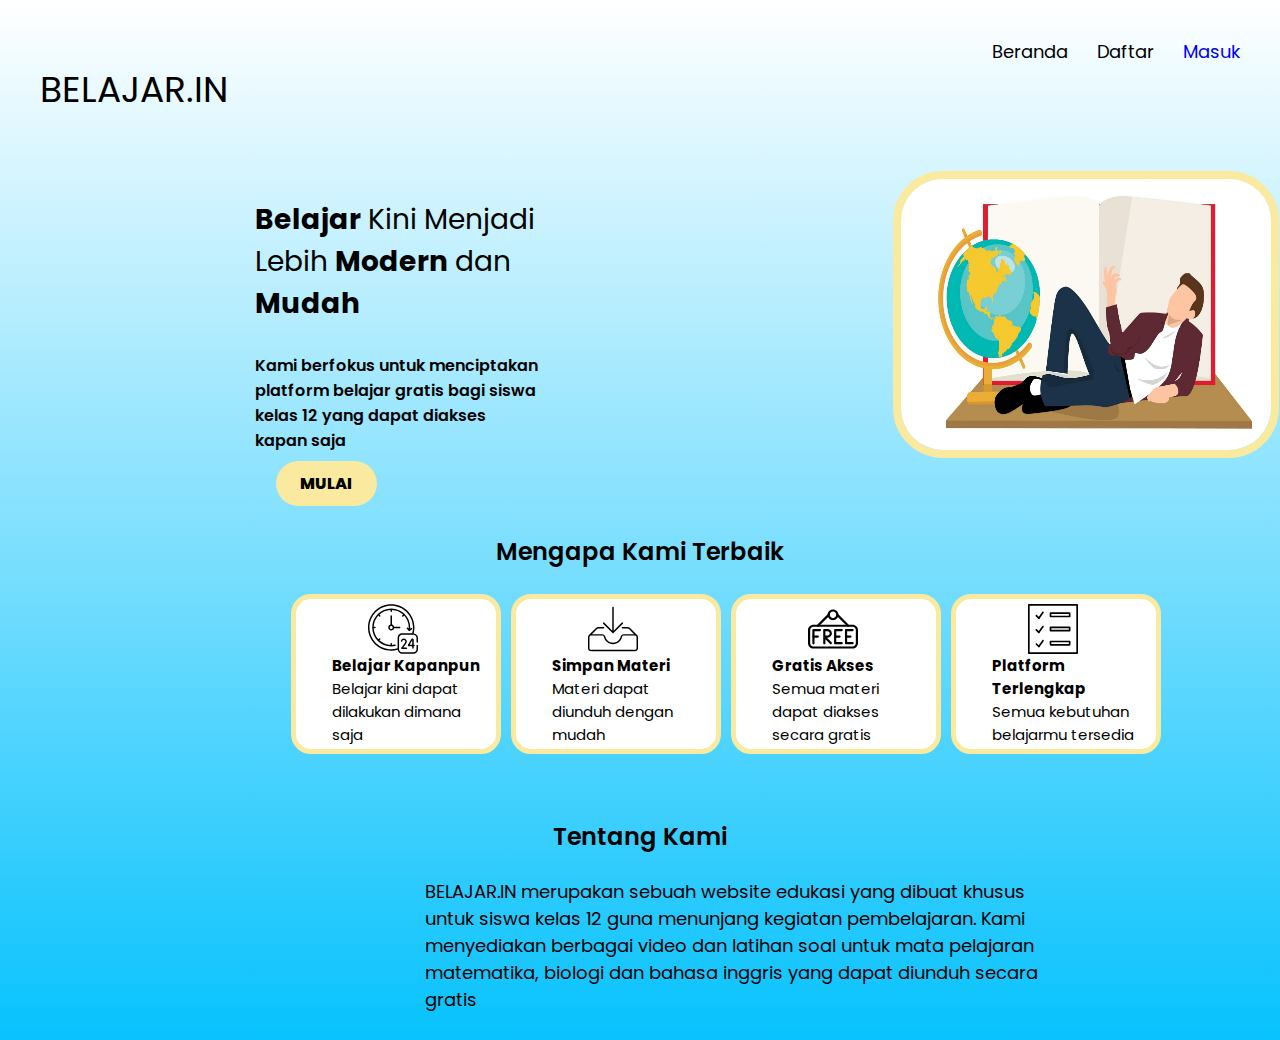
==== Beranda.html @ 6aaf66dc "update andrian" ====
<!DOCTYPE html>
<html lang="en">
<head>
    <meta charset="UTF-8">
    <meta name="viewport" content="width=device-width, initial-scale=1.0">
    <title>Document</title>
    <link rel="stylesheet" href="Beranda.css">
    <link href="https://fonts.googleapis.com/css2?family=Poppins:ital,wght@0,400;0,600;1,800&display=swap" rel="stylesheet">
</head>
<body>
    <nav class="navbar">
        <div class="container">
            <div class="title">
                <h1>BELAJAR.IN</h1>
            </div>
            <div class="navigation">
                <a href="Beranda.html">Beranda</a>
                <a href="daftar.html">Daftar</a>
                <a href="Masuk.html">Masuk</a>
            </div>
        </div>
        
        <div class="kotakgambar">
            <img src="img/young-man-3037720_1920.jpg" class="gambar1">
        </div>
        
        <div>
            <p><b>Belajar</b> Kini Menjadi<br>Lebih <b>Modern</b> dan <br><b>Mudah</b></p>
        </div>
        <div>
            <p1>Kami berfokus untuk menciptakan<br>platform belajar gratis bagi siswa<br>kelas 12 yang dapat diakses<br>kapan saja</p1>
        </div>
        
        <div> 
            <a href="daftar.html"><button type="submit">MULAI</button></a>
        </div>
        <div>
            <h2>Mengapa Kami Terbaik<h2>
        </div>
            <div class="kotakgambar">
                <div class="box">
                    <img src="img/24-hours.svg" class="gambar2">
                    <p3><b>Belajar Kapanpun</b><br>Belajar kini dapat dilakukan dimana saja</p3>
                </div>
                <div class="box">
                    <img src="img/downloading.svg" class="gambar2">
                    <p3><b>Simpan Materi</b><br>Materi dapat diunduh dengan mudah</p3>
                </div>
                <div class="box">
                    <img src="img/free.svg" class="gambar2">
                    <p3><b>Gratis Akses</b><br>Semua materi dapat diakses secara gratis</p3>
                </div>
                <div class="box">
                    <img src="img/complete.svg" class="gambar2">
                    <p3><b>Platform Terlengkap</b><br>Semua kebutuhan belajarmu tersedia</p3>
                </div>
            </div>
        
        <div>
            <h3>Tentang Kami</h3>
        </div>
        <div>
            <p2> BELAJAR.IN merupakan sebuah website edukasi yang dibuat khusus<br>untuk siswa kelas 12 guna menunjang kegiatan pembelajaran. Kami<br> menyediakan berbagai video dan latihan soal untuk mata pelajaran<br> matematika, biologi dan bahasa inggris yang dapat diunduh secara<br>gratis</p2>
        </div>

</body>
</html>
---- Beranda.css ----
body{
    background-image: linear-gradient(#ffffff,#07C2FD);
    widows: 1440px;
    height:1024px;
    background-repeat:no-repeat;
}

a {
    text-decoration: none;
    font-size: 18px;
    font-family: 'Poppins', sans-serif;
    font-weight: 400;
}

.container {
    max-width: 1200px;
    margin-left: auto;
    margin-right: auto;
}

nav.navbar > div.container {
    padding: 30px 0;
    display: flex;
    justify-content: space-between;
}
nav.navbar .title {
    display: flex;
}

nav.navbar .navigation a:not(:last-child) {
    margin-right: 25px;
    color: black;
}
nav.navbar .navigation a:not(.button):hover {
    border-bottom: 1px solid black;
}


.flex-container {
    display: flex;
    justify-content: center;
    align-items: center;
    height: 100vh;
    background-color: palegoldenrod;
}


button {
    background-color: #F9EAA0;
    color:black;
    padding: 10px;
    margin: 8px 8px;
    border: none;
    border-radius: 82px;
    cursor: pointer;
    width: 8%;
    position: relative;
    right:10%;
    font-size:  16px;
    font-weight: 800;
    font-family: 'Poppins', sans-serif;
  }
  

button:hover {
    opacity: 0.8;
  }
  
  
  h1{
    font-family: 'Poppins', sans-serif;
    text-align: center;
    font-weight: 400;
    font-size: 36px;
  }

  p{
    font-family: 'Poppins', sans-serif;
    text-align: left;
    font-weight: 400;
    font-size: 28px;
    position: relative;
    right: 11%;
  }
  p1{
    font-family: 'Poppins', sans-serif;
    text-align: left;
    font-weight: 600;
    font-size: 16px;
    right: 11%;
    position: relative;
    justify-content: left;
  }

  h2{
    font-family: 'Poppins', sans-serif;
    text-align: center;
    font-weight: 600;
    font-size: 24px;
  }
  h3{
    font-family: 'Poppins', sans-serif;
    text-align: center;
    font-weight: 600;
    font-size: 24px;
    position: relative;
    margin-top:250px;
  }

  p2{
    font-family: 'Poppins', sans-serif;
    text-align:center;
    font-weight: 400;
    font-size: 18px;
    position: relative;
    left: 33%;

  }

  p3{
    font-family: 'Poppins', sans-serif;
    text-align: left;
    font-weight: 400;
    font-size: 15px;
    margin-top:55px;
    position: relative;
    right: 7%;
    
  }

  .box{
    width: 200px;
    height: 150px;
    justify-content: space-between;
    display: flex;
    border-radius: 20px;
    border: 5px solid #F9EAA0;
    background-color: white;
    position: relative;
    left: 22%;
    float: left;
    margin: 5px;

}

.kotakgambar .gambar1 {
    width: 370px;
    height: 271px;
   border-radius: 50px;
    border:8px solid #F9EAA0;
    position: relative;
    left: 70%;
    align: justify-content;
    float: left;
    margin: 0px,9px,3px,0px;
}

.kotakgambar .gambar2{
    width: 50px;
    height: 60px;
    position: relative;
    left: 36%;

}
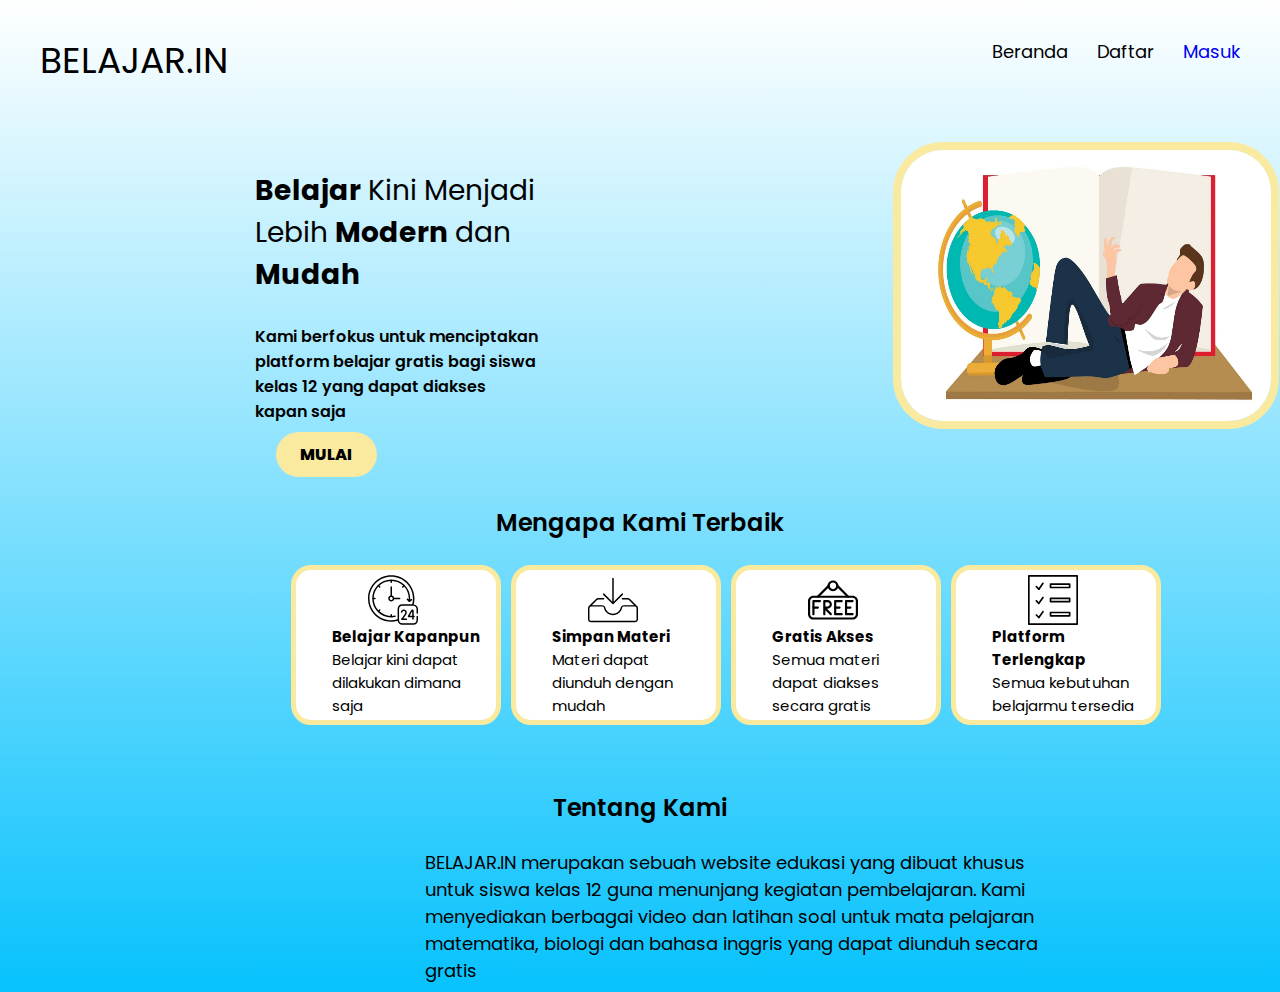
==== commit e85b0ec1: "responsive beranda" ====
--- a/Beranda.html
+++ b/Beranda.html
@@ -19,10 +19,10 @@
                 <a href="Masuk.html">Masuk</a>
             </div>
         </div>
-        
-        <div class="kotakgambar">
+        <div class="gambar">
             <img src="img/young-man-3037720_1920.jpg" class="gambar1">
         </div>
+        
         
         <div>
             <p><b>Belajar</b> Kini Menjadi<br>Lebih <b>Modern</b> dan <br><b>Mudah</b></p>
@@ -63,5 +63,9 @@
             <p2> BELAJAR.IN merupakan sebuah website edukasi yang dibuat khusus<br>untuk siswa kelas 12 guna menunjang kegiatan pembelajaran. Kami<br> menyediakan berbagai video dan latihan soal untuk mata pelajaran<br> matematika, biologi dan bahasa inggris yang dapat diunduh secara<br>gratis</p2>
         </div>
 
+    <script type="text/javascript">
+    alert("Selamat datang di website pembelajaran kami")
+    </script>
+
 </body>
 </html>--- a/Beranda.css
+++ b/Beranda.css
@@ -1,8 +1,5 @@
 body{
     background-image: linear-gradient(#ffffff,#07C2FD);
-    widows: 1440px;
-    height:1024px;
-    background-repeat:no-repeat;
 }
 
 a {
@@ -33,15 +30,6 @@
 }
 nav.navbar .navigation a:not(.button):hover {
     border-bottom: 1px solid black;
-}
-
-
-.flex-container {
-    display: flex;
-    justify-content: center;
-    align-items: center;
-    height: 100vh;
-    background-color: palegoldenrod;
 }
 
 
@@ -72,6 +60,7 @@
     text-align: center;
     font-weight: 400;
     font-size: 36px;
+    margin-top: -5px;
   }
 
   p{
@@ -82,6 +71,7 @@
     position: relative;
     right: 11%;
   }
+
   p1{
     font-family: 'Poppins', sans-serif;
     text-align: left;
@@ -98,6 +88,7 @@
     font-weight: 600;
     font-size: 24px;
   }
+
   h3{
     font-family: 'Poppins', sans-serif;
     text-align: center;
@@ -114,7 +105,6 @@
     font-size: 18px;
     position: relative;
     left: 33%;
-
   }
 
   p3{
@@ -125,9 +115,8 @@
     margin-top:55px;
     position: relative;
     right: 7%;
-    
-  }
-
+  }
+  
   .box{
     width: 200px;
     height: 150px;
@@ -140,17 +129,15 @@
     left: 22%;
     float: left;
     margin: 5px;
-
-}
-
-.kotakgambar .gambar1 {
+}
+
+.gambar1 {
     width: 370px;
     height: 271px;
-   border-radius: 50px;
+    border-radius: 50px;
     border:8px solid #F9EAA0;
     position: relative;
     left: 70%;
-    align: justify-content;
     float: left;
     margin: 0px,9px,3px,0px;
 }
@@ -160,7 +147,209 @@
     height: 60px;
     position: relative;
     left: 36%;
-
-}
-
-
+}
+
+@media screen and (max-width: 1100px){
+  .navigation {
+    margin-right: 60px;
+}
+  
+  h1 {
+    position: relative;
+    margin-top: -5px;
+    left: 25%;
+  }
+
+  p{
+    right: 25%;
+    font-size: 25px;
+  }
+
+  p1{
+    right: 25%;
+    font-size: 15px;
+  }
+
+  p3{
+    font-size: 12px;
+  }
+
+  button {
+    margin-left: -100px;
+  }
+
+  p2{
+    left: 20%;
+  }
+
+  .gambar1{
+    width: 300px;
+    height: 220px;
+    left: 62%;
+    float: left;
+    margin: 30px;
+  }
+
+  .kotakgambar .box{
+      width: 170px;
+      height: 130px;
+      left: 15%;
+  }
+
+  .kotakgambar .gambar2{
+    width: 35px;
+    height: 45px;
+    align-items: center;
+  }
+}
+
+@media screen and (max-width: 875px){
+  .navigation {
+    margin-right: 60px;
+}
+  
+  h1 {
+    position: relative;
+    margin-bottom: 70px;
+    left: 25%;
+  }
+
+  h2{
+    font-size: 22px;
+    margin-top: 50px;
+  }
+
+  h3{
+    font-size: 22px;
+    margin-top: 250px;
+  }
+
+  p{
+    right: 31%;
+    font-size: 25px;
+  }
+
+  p1{
+    display: none;
+  }
+
+  p3{
+    font-size: 11px;
+  }
+
+  button {
+    margin-left: -100px;
+    font-size: 18px;
+    width: 12%;
+  }
+
+  p2{
+    left: 15%;
+    font-size: 17px;
+  }
+
+  .gambar1{
+    width: 250px;
+    height: 170px;
+    left: 62%;
+    float: left;
+    margin-top: -10px;
+  }
+
+  .kotakgambar .box{
+      width: 150px;
+      height: 120px;
+      left: 10%;
+  }
+
+  .kotakgambar .gambar2{
+    width: 40px;
+    height: 50px;
+  }
+}
+
+@media screen and (max-width: 712px){
+  .navigation {
+    margin-right: 10px;
+}
+  
+  h1 {
+    position: relative;
+    margin-bottom: 70px;
+    left: 25%;
+  }
+
+  h2{
+    font-size: 22px;
+    margin-top: 50px;
+  }
+
+  h3{
+    font-size: 22px;
+    text-align: center;
+    position: relative;
+    margin-top: 50px;
+  }
+
+  p{
+    margin-top: -10px;
+    right: 38%;
+    font-size: 22px;
+  }
+
+  p1{
+    display: none;
+  }
+
+  p3{
+    font-size: 12px;
+  }
+
+  button {
+    margin-left: -150px;
+    font-size: 25px;
+    width: 20%;
+  }
+
+  p2{
+    margin-top: 40px;
+    left: 15%;
+    font-size: 15px;
+  }
+
+  .gambar .gambar1{
+    width: 230px;
+    height: 150px;
+    left: 55%;
+    float: left;
+    margin-top: -30px;
+  }
+
+  .kotakgambar .box{
+    width: 200px;
+    height: 180px;
+    left: 20%;
+  }
+
+  .kotakgambar .gambar2{
+    width: 40px;
+    height: 50px;
+  }
+
+  .kotakgambar{
+    display: flex;
+    flex-wrap: wrap;
+    flex-direction: row;
+    margin-right: 50px;
+  }
+}
+
+@media screen and (max-width: 680px){
+  p2{
+    margin-top: 40px;
+    left: 8%;
+    font-size: 15px;
+  }
+}
+
+
